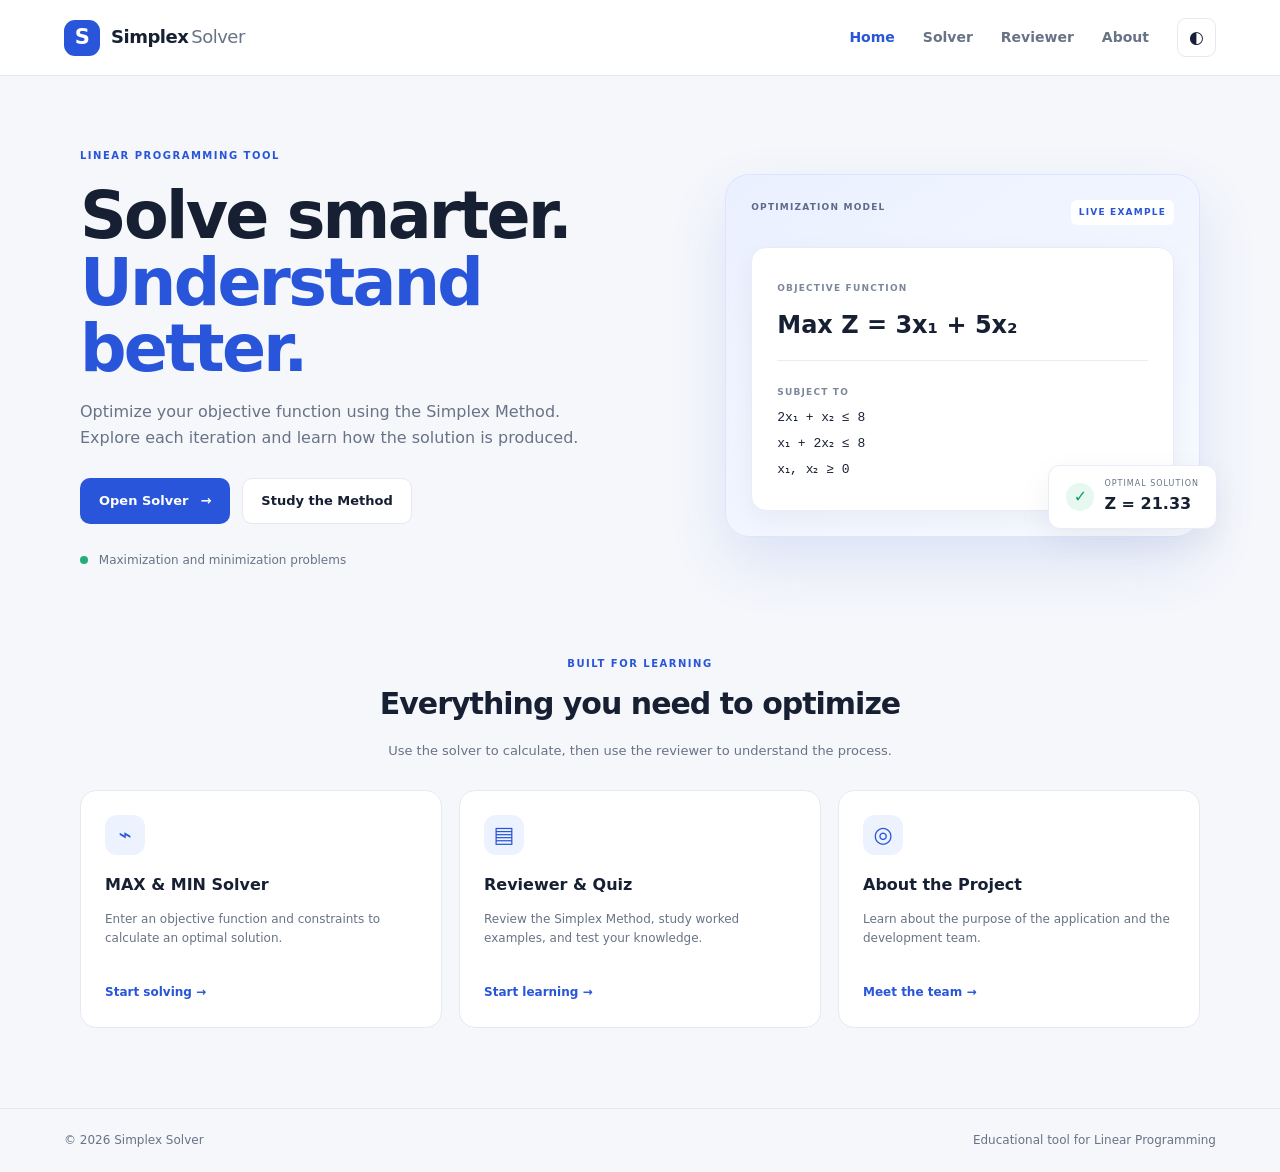
==== index.html @ 3dc0907c "Add files via upload" ====
<!DOCTYPE html>
<html lang="en">
<head>
  <meta charset="UTF-8">
  <meta name="viewport" content="width=device-width, initial-scale=1.0">
  <title>Simplex Solver | Home</title>
  <link rel="stylesheet" href="css/style.css">
  <link rel="stylesheet" href="css/home.css">
  <link rel="stylesheet" href="css/responsive.css">
  <link rel="stylesheet" href="css/dark-mode.css">
</head>
<body>
  <header class="site-header">
    <a class="brand" href="index.html">
      <span class="brand-mark">S</span>
      <span>Simplex<span class="brand-light">Solver</span></span>
    </a>
    <button class="menu-toggle" type="button" aria-label="Toggle menu">☰</button>
    <nav class="main-nav" aria-label="Main navigation">
      <a class="active" href="index.html" aria-current="page">Home</a>
      <a href="solving.html">Solver</a>
      <a href="reviewer.html">Reviewer</a>
      <a href="about.html">About</a>
      <button id="themeToggle" class="theme-toggle" type="button" aria-label="Toggle dark mode">◐</button>
    </nav>
  </header>

  <main>
    <section class="hero">
      <div class="hero-copy">
        <span class="eyebrow">LINEAR PROGRAMMING TOOL</span>
        <h1>Solve smarter.<br><span>Understand better.</span></h1>
        <p>Optimize your objective function using the Simplex Method. Explore each iteration and learn how the solution is produced.</p>
        <div class="hero-actions">
          <a class="btn btn-primary" href="solving.html">Open Solver <span>→</span></a>
          <a class="btn btn-secondary" href="reviewer.html">Study the Method</a>
        </div>
        <div class="hero-note"><span class="status-dot"></span> Maximization and minimization problems</div>
      </div>

      <div class="hero-visual">
        <div class="visual-top">
          <span>OPTIMIZATION MODEL</span>
          <span class="visual-chip">LIVE EXAMPLE</span>
        </div>
        <div class="formula-card">
          <small>OBJECTIVE FUNCTION</small>
          <strong>Max Z = 3x₁ + 5x₂</strong>
          <div class="formula-line"></div>
          <small>SUBJECT TO</small>
          <p>2x₁ + x₂ ≤ 8</p>
          <p>x₁ + 2x₂ ≤ 8</p>
          <p>x₁, x₂ ≥ 0</p>
        </div>
        <div class="solution-tag">
          <span>✓</span>
          <div>
            <small>OPTIMAL SOLUTION</small>
            <strong>Z = 21.33</strong>
          </div>
        </div>
      </div>
    </section>

    <section class="feature-section">
      <div class="section-heading">
        <span class="eyebrow">BUILT FOR LEARNING</span>
        <h2>Everything you need to optimize</h2>
        <p>Use the solver to calculate, then use the reviewer to understand the process.</p>
      </div>
      <div class="feature-grid">
        <a class="feature-card" href="solving.html">
          <div class="feature-icon">⌁</div>
          <h3>MAX &amp; MIN Solver</h3>
          <p>Enter an objective function and constraints to calculate an optimal solution.</p>
          <span class="card-link">Start solving →</span>
        </a>
        <a class="feature-card" href="reviewer.html">
          <div class="feature-icon">▤</div>
          <h3>Reviewer &amp; Quiz</h3>
          <p>Review the Simplex Method, study worked examples, and test your knowledge.</p>
          <span class="card-link">Start learning →</span>
        </a>
        <a class="feature-card" href="about.html">
          <div class="feature-icon">◎</div>
          <h3>About the Project</h3>
          <p>Learn about the purpose of the application and the development team.</p>
          <span class="card-link">Meet the team →</span>
        </a>
      </div>
    </section>
  </main>

  <footer class="site-footer">
    <span>© <span data-year></span> Simplex Solver</span>
    <span>Educational tool for Linear Programming</span>
  </footer>

  <script src="js/theme.js"></script>
  <script src="js/navigation.js"></script>
  <script src="js/app.js"></script>
</body>
</html>
---- css/style.css ----
:root {
  --bg: #f5f7fb;
  --surface: #fff;
  --text: #172033;
  --muted: #687386;
  --line: #e5e9f0;
  --blue: #2855d9;
  --blue-dark: #1d43b7;
  --blue-text: #2855d9;
  --pale: #edf2ff;
  --shadow: 0 12px 35px rgba(23, 32, 51, 0.06);
  --success-bg: #e7f8f0;
  --success-text: #16865d;
  --danger-bg: #fff0f1;
  --danger-text: #b34250;
  --info-bg: #e8f5fc;
  --info-text: #263b4a;
  --info-accent: #168fbd;
  --warning-bg: #fff8df;
  --warning-text: #403722;
  --check-bg: #fff9e8;
  --highlight-bg: #fff4bf;
  --highlight-text: #403722;
  --highlight-strong-bg: #ffe18a;
  --highlight-strong-text: #403722;
  --positive-text: #16865d;
}

* {
  box-sizing: border-box;
}

body {
  margin: 0;
  background: var(--bg);
  color: var(--text);
  color-scheme: light;
  font-family: Inter, ui-sans-serif, system-ui, -apple-system, "Segoe UI", sans-serif;
  line-height: 1.6;
}

a {
  color: inherit;
  text-decoration: none;
}

.site-header {
  height: 76px;
  background: var(--surface);
  border-bottom: 1px solid var(--line);
  display: flex;
  align-items: center;
  justify-content: space-between;
  padding: 0 max(5vw, 24px);
  position: sticky;
  top: 0;
  z-index: 10;
}

.brand {
  display: flex;
  align-items: center;
  gap: 11px;
  font-size: 18px;
  font-weight: 800;
  letter-spacing: -0.5px;
}

.brand-mark {
  display: grid;
  place-items: center;
  width: 36px;
  height: 36px;
  background: var(--blue);
  color: white;
  border-radius: 11px;
  font-size: 21px;
}

.brand-light {
  font-weight: 500;
  color: var(--muted);
  margin-left: 3px;
}

.main-nav {
  display: flex;
  align-items: center;
  gap: 28px;
  color: var(--muted);
  font-size: 14px;
  font-weight: 600;
}

.main-nav a:hover,
.main-nav a.active {
  color: var(--blue-text);
}

.theme-toggle,
.menu-toggle {
  border: 1px solid var(--line);
  background: var(--surface);
  color: var(--text);
  border-radius: 9px;
  padding: 8px 11px;
  cursor: pointer;
  font-size: 17px;
}

.menu-toggle {
  display: none;
}

.page-wrap {
  width: min(1120px, 90%);
  margin: 56px auto 80px;
}

.page-heading {
  margin-bottom: 30px;
}

.page-heading h1 {
  font-size: clamp(32px, 5vw, 46px);
  line-height: 1.13;
  letter-spacing: -1.7px;
  margin: 9px 0 12px;
}

.page-heading p {
  max-width: 690px;
  color: var(--muted);
  margin: 0;
}

.eyebrow,
.step-label {
  font-size: 10px;
  font-weight: 800;
  letter-spacing: 1.5px;
  color: var(--blue-text);
}

.panel {
  background: var(--surface);
  border: 1px solid var(--line);
  border-radius: 18px;
  padding: 25px;
  box-shadow: var(--shadow);
}

.panel h2 {
  font-size: 20px;
  letter-spacing: -0.4px;
  margin: 4px 0 18px;
}

.panel h3 {
  font-size: 15px;
}

.btn {
  display: inline-flex;
  align-items: center;
  justify-content: center;
  gap: 12px;
  padding: 12px 18px;
  border-radius: 10px;
  font-size: 13px;
  font-weight: 700;
  border: 1px solid transparent;
  cursor: pointer;
}

.btn-primary {
  background: var(--blue);
  color: #fff;
}

.btn-primary:hover {
  background: var(--blue-dark);
}

.btn-secondary {
  background: var(--surface);
  border-color: var(--line);
  color: var(--text);
}

.site-footer {
  border-top: 1px solid var(--line);
  padding: 22px 5vw;
  display: flex;
  justify-content: space-between;
  color: var(--muted);
  font-size: 12px;
}

.hint {
  font-size: 11px;
  color: var(--muted);
}

.text-button {
  border: 0;
  background: none;
  color: var(--blue-text);
  font-weight: 700;
  cursor: pointer;
}

.small-button {
  border: 1px solid var(--line);
  background: var(--surface);
  color: var(--blue-text);
  padding: 7px 10px;
  border-radius: 8px;
  font-weight: 700;
  cursor: pointer;
}
---- css/home.css ----
.hero {
	width: min(1120px, 90%);
	margin: 65px auto 78px;
	display: grid;
	grid-template-columns: 1.1fr 0.9fr;
	gap: 65px;
	align-items: center;
}

.hero h1 {
	font-size: clamp(42px, 6vw, 65px);
	line-height: 1.03;
	letter-spacing: -2.7px;
	margin: 16px 0;
}

.hero h1 span {
	color: var(--blue-text);
}

.hero-copy > p {
	max-width: 530px;
	color: var(--muted);
	font-size: 16px;
}

.hero-actions {
	display: flex;
	gap: 12px;
	margin: 27px 0;
}

.hero-note {
	font-size: 12px;
	color: var(--muted);
}

.status-dot {
	display: inline-block;
	width: 8px;
	height: 8px;
	background: #25ad79;
	border-radius: 50%;
	margin-right: 7px;
}

.hero-visual {
	padding: 25px;
	background: linear-gradient(145deg, #eaf0ff, #f8faff);
	border: 1px solid #dce5ff;
	border-radius: 24px;
	position: relative;
	box-shadow: 0 25px 60px rgba(40, 85, 217, 0.12);
}

.visual-top {
	display: flex;
	justify-content: space-between;
	font-size: 9px;
	letter-spacing: 1.2px;
	font-weight: 800;
	color: #5d6b89;
}

.visual-chip {
	background: #fff;
	color: var(--blue-text);
	padding: 5px 8px;
	border-radius: 6px;
}

.formula-card {
	background: #fff;
	border: 1px solid #e7ecf7;
	border-radius: 15px;
	padding: 25px;
	margin-top: 22px;
	color: #172033;
	box-shadow: 0 8px 24px rgba(23, 32, 51, 0.05);
}

.formula-card small {
	font-size: 9px;
	letter-spacing: 1.2px;
	color: #7c879b;
	font-weight: 800;
}

.formula-card strong {
	display: block;
	font-size: 24px;
	margin: 8px 0 15px;
}

.formula-line {
	height: 1px;
	background: #e8edf5;
	margin: 16px 0;
}

.formula-card p {
	margin: 5px 0;
	font-family: ui-monospace, monospace;
	font-size: 13px;
}

.solution-tag {
	position: absolute;
	right: -18px;
	bottom: 7px;
	background: #fff;
	border: 1px solid #e7ecf7;
	border-radius: 12px;
	padding: 12px 17px;
	display: flex;
	gap: 10px;
	align-items: center;
	box-shadow: var(--shadow);
}

.solution-tag > span {
	width: 28px;
	height: 28px;
	border-radius: 50%;
	background: #e7f8f0;
	color: #169b68;
	display: grid;
	place-items: center;
}

.solution-tag small {
	display: block;
	color: var(--muted);
	font-size: 8px;
	letter-spacing: 1px;
}

.solution-tag strong {
	font-size: 16px;
}

.feature-section {
	width: min(1120px, 90%);
	margin: 0 auto 80px;
}

.section-heading {
	text-align: center;
	margin-bottom: 28px;
}

.section-heading h2 {
	font-size: 30px;
	letter-spacing: -1px;
	margin: 6px;
}

.section-heading p {
	color: var(--muted);
	font-size: 13px;
}

.feature-grid {
	display: grid;
	grid-template-columns: repeat(3, 1fr);
	gap: 17px;
}

.feature-card {
	background: var(--surface);
	border: 1px solid var(--line);
	border-radius: 16px;
	padding: 24px;
	transition: 0.2s;
}

.feature-card:hover {
	transform: translateY(-4px);
	box-shadow: var(--shadow);
}

.feature-icon {
	width: 40px;
	height: 40px;
	border-radius: 12px;
	background: var(--pale);
	color: var(--blue-text);
	display: grid;
	place-items: center;
	font-size: 22px;
}

.feature-card h3 {
	font-size: 16px;
	margin: 17px 0 6px;
}

.feature-card p {
	font-size: 12px;
	color: var(--muted);
	min-height: 56px;
}

.card-link {
	font-size: 12px;
	color: var(--blue-text);
	font-weight: 800;
}
---- css/responsive.css ----
@media (max-width: 850px) {
	.hero {
		gap: 30px;
	}

	.solver-layout,
	.reviewer-grid,
	.about-grid {
		grid-template-columns: 1fr;
	}

	.solver-form {
		order: 0;
	}

	.results-panel {
		order: 1;
	}
}

@media (max-width: 650px) {
	.site-header {
		height: 65px;
	}

	.menu-toggle {
		display: block;
	}

	.main-nav {
		display: none;
		position: absolute;
		top: 64px;
		right: 0;
		left: 0;
		flex-direction: column;
		align-items: flex-start;
		gap: 15px;
		padding: 18px 6%;
		background: var(--surface);
		border-bottom: 1px solid var(--line);
	}

	.main-nav.open {
		display: flex;
	}

	.hero {
		grid-template-columns: 1fr;
		margin: 42px auto 60px;
	}

	.hero-visual {
		margin: 5px 12px 0 0;
	}

	.hero h1 {
		font-size: 45px;
	}

	.feature-grid {
		grid-template-columns: 1fr;
	}

	.feature-card p {
		min-height: 0;
	}

	.site-footer {
		flex-direction: column;
		gap: 8px;
	}

	.page-wrap {
		margin: 38px auto 55px;
	}

	.panel {
		padding: 19px;
	}

	.constraint-row {
		grid-template-columns: 1fr 60px 72px 28px;
		gap: 5px;
	}

	.constraint-row input,
	.constraint-row select {
		padding: 8px 5px;
		font-size: 11px;
	}
}
---- css/dark-mode.css ----
body.dark {
	--bg: #101522;
	--surface: #192233;
	--text: #edf2fb;
	--muted: #9aa8bc;
	--line: #2a374b;
	--pale: #23345e;
	--blue-text: #a9bcff;
	--shadow: 0 12px 35px rgba(0, 0, 0, 0.18);
	--success-bg: #173d32;
	--success-text: #78d8b0;
	--danger-bg: #4a252c;
	--danger-text: #ff9ca7;
	--info-bg: #1b3544;
	--info-text: #d7effa;
	--info-accent: #83d8f4;
	--warning-bg: #413722;
	--warning-text: #ffe6a3;
	--check-bg: #352f21;
	--highlight-bg: #4a4122;
	--highlight-text: #fff3bf;
	--highlight-strong-bg: #66521b;
	--highlight-strong-text: #fff3bf;
	--positive-text: #78d8b0;
	color-scheme: dark;
}

body.dark .hero-visual {
	background: linear-gradient(145deg, #1b2945, #182236);
	border-color: #304264;
}

body.dark .formula-card,
body.dark .solution-tag {
	background: #202d40;
	border-color: #35445b;
	color: #edf2fb;
}

body.dark .formula-card small {
	color: #b2c0d8;
}

body.dark .visual-top {
	color: #b2c0d8;
}

body.dark .visual-chip {
	background: #263957;
	color: #b8caff;
}

body.dark .formula-line {
	background: #3a4658;
}

body.dark .result-state.success {
	background: var(--success-bg);
	color: var(--success-text);
}

body.dark .result-state.error {
	background: var(--danger-bg);
	color: var(--danger-text);
}
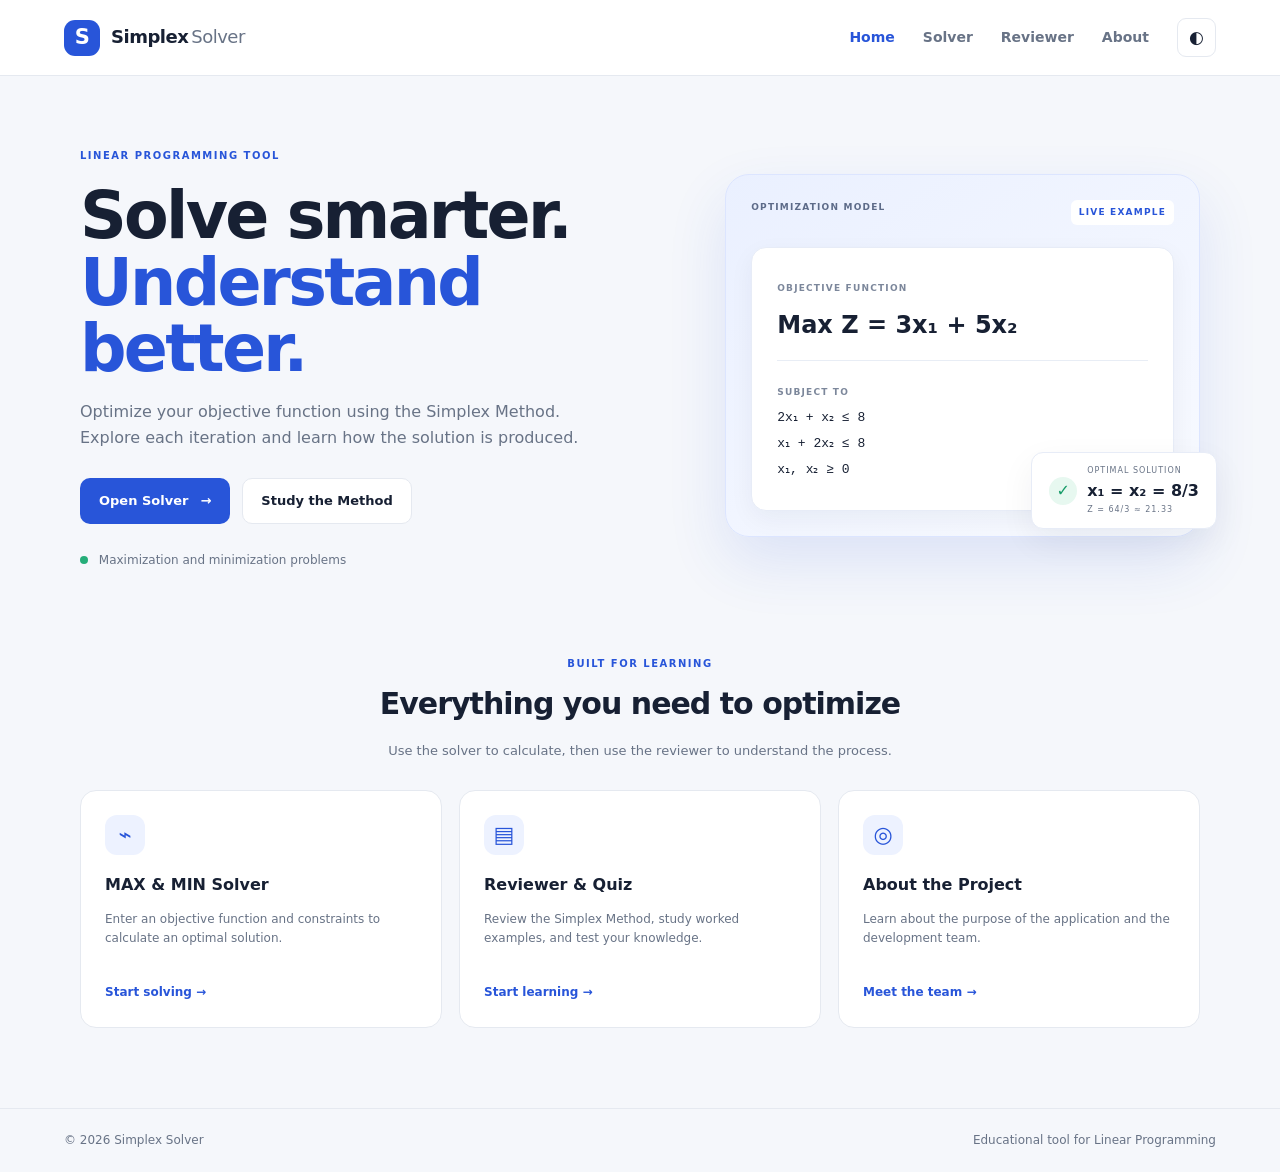
==== commit 5f6169d3: "Add files via upload" ====
--- a/index.html
+++ b/index.html
@@ -56,7 +56,8 @@
           <span>✓</span>
           <div>
             <small>OPTIMAL SOLUTION</small>
-            <strong>Z = 21.33</strong>
+            <strong>x₁ = x₂ = 8/3</strong>
+            <small>Z = 64/3 ≈ 21.33</small>
           </div>
         </div>
       </div>
